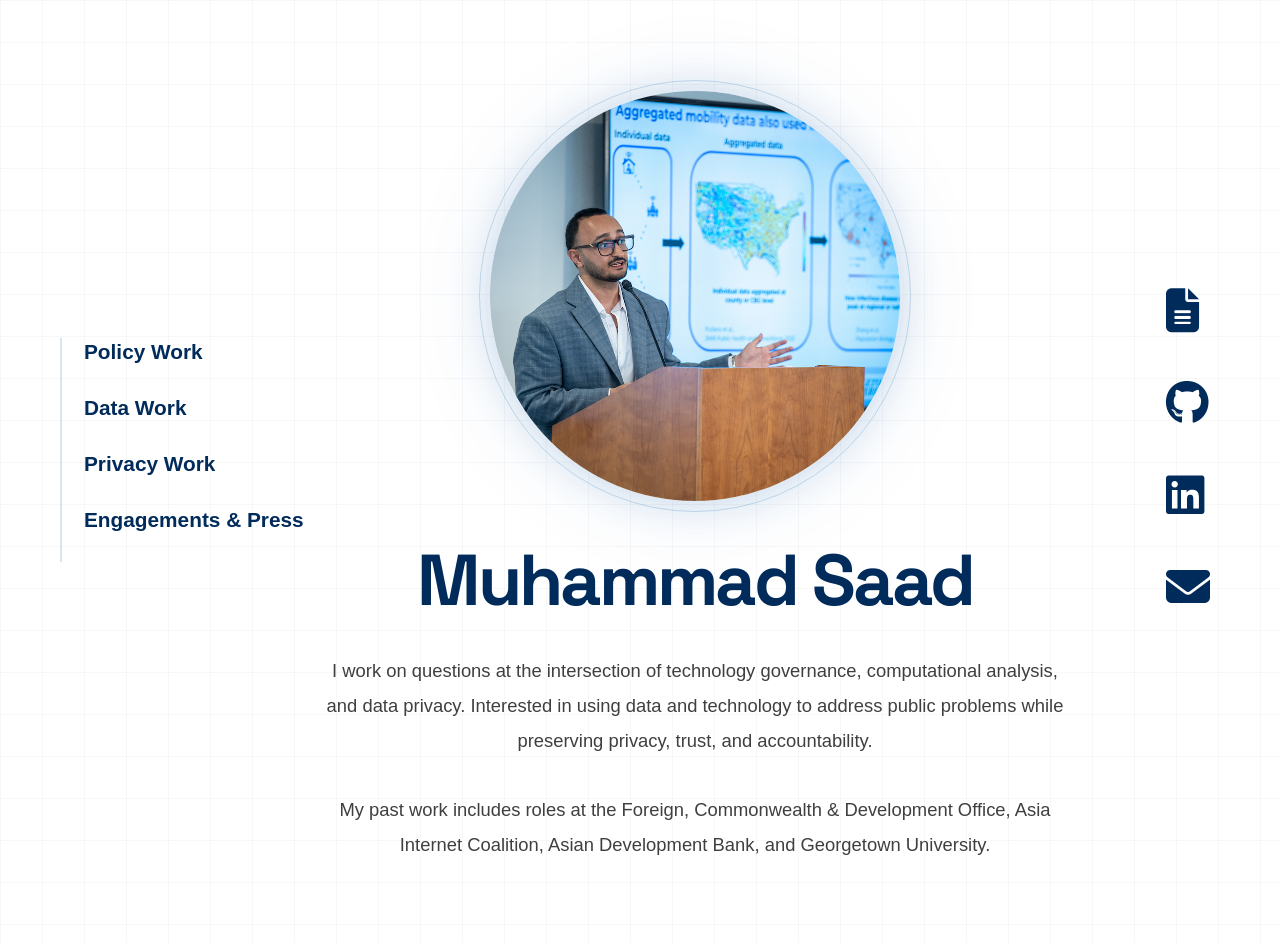
==== index.html @ a14fbf42 "Update index.html" ====
<!DOCTYPE html>
<html lang="en">

<head>
  <meta charset="UTF-8">
  <meta name="viewport"
        content="width=device-width, initial-scale=1.0">

  <title>Muhammad Saad</title>

  <link href="https://fonts.googleapis.com/css2?family=Space+Grotesk:wght@400;500;600;700&family=IBM+Plex+Mono:wght@400;500;600&family=Azeret+Mono:wght@300;400;500&display=swap"
      rel="stylesheet">

  <link rel="stylesheet"
        href="style.css">

  <link rel="stylesheet"
        href="https://cdnjs.cloudflare.com/ajax/libs/font-awesome/6.5.2/css/all.min.css">
</head>

<body>

  <nav class="navbar">
    <a href="policy-portfolio.html">Policy Work</a>
    <a href="data-portfolio.html">Data Work</a>
    <a href="privacy-portfolio.html">Privacy Work</a>
    <a href="engagement-press.html">Engagements & Press</a>
  </nav>

  <main class="home">

    <section class="content-column">

      <div class="photo-frame">
        <img src="profile.jpg"
             alt="Muhammad Saad"
             class="profile-photo">
      </div>

      <h1 class="name">
        Muhammad Saad
      </h1>

      <p class="intro">
        I work on questions at the intersection of technology governance,
        computational analysis, and data privacy. Interested in using data
        and technology to address public problems while preserving
        privacy, trust, and accountability.
      </p>

      <p class="intro intro-secondary">
        My past work includes roles at the Foreign, Commonwealth &
        Development Office, Asia Internet Coalition, Asian Development
        Bank, and Georgetown University.
      </p>

    </section>

    <aside class="home-links">

      <a href="Muhammad_Saad_CV.pdf"
         target="_blank"
         title="Curriculum Vitae">
        <i class="fa-solid fa-file-lines"></i>
      </a>

      <a href="https://github.com/MuhammadSaad0554"
         target="_blank"
         title="GitHub">
        <i class="fa-brands fa-github"></i>
      </a>

      <a href="https://www.linkedin.com/in/muhammad-saad-pp/"
         target="_blank"
         title="LinkedIn">
        <i class="fa-brands fa-linkedin"></i>
      </a>

      <a href="mailto:ms4689@georgetown.edu"
         title="Email">
        <i class="fa-solid fa-envelope"></i>
      </a>

    </aside>

  </main>

</body>

</html>
---- style.css ----
/* ---------- GENERAL ---------- */

body {
    margin: 0;
    padding: 0;

    background:
        linear-gradient(rgba(0, 43, 91, 0.035) 1px, transparent 1px),
        linear-gradient(90deg, rgba(0, 43, 91, 0.035) 1px, transparent 1px),
        #ffffff;
    background-size: 42px 42px;

    color: #222222;
    font-family: "IBM Plex Sans", sans-serif;
}

/* ---------- LEFT MENU ---------- */

.navbar {
    position: fixed;
    left: 60px;
    top: 50%;
    transform: translateY(-50%);

    display: flex;
    flex-direction: column;
    align-items: flex-start;

    border-left: 2px solid rgba(0, 86, 166, 0.15);
    padding-left: 22px;

    z-index: 1000;
}

.navbar a {
    position: relative;

    text-decoration: none;
    color: #002B5B;

    font-size: 1.3rem;
    font-weight: 600;
    line-height: 1.35;

    margin-bottom: 28px;

    transition:
        color 0.25s ease,
        transform 0.25s ease;
}

.navbar a::after {
    content: "";

    position: absolute;
    left: 0;
    bottom: -6px;

    width: 0;
    height: 3px;

    background-color: #0056A6;
    border-radius: 999px;

    transition: width 0.25s ease;
}

.navbar a:hover {
    color: #0056A6;
    transform: translateX(4px);
}

.navbar a:hover::after {
    width: 100%;
}

/* ---------- HOME LAYOUT ---------- */

.home {
    min-height: 100vh;

    margin-left: 260px;

    display: grid;
    grid-template-columns: 1fr 120px;
    align-items: center;

    padding: 60px 70px 60px 40px;

    box-sizing: border-box;
}

/* ---------- CENTER CONTENT ---------- */

.content-column {
    justify-self: center;

    display: flex;
    flex-direction: column;
    align-items: center;

    text-align: center;

    max-width: 850px;

    padding: 20px;
}

/* ---------- PHOTO ---------- */

.photo-frame {
    padding: 10px;
    border-radius: 50%;
    border: 1px solid rgba(0, 86, 166, 0.18);
    margin-bottom: 22px;
}

.profile-photo {
    width: 410px;
    height: 410px;

    border-radius: 50%;
    object-fit: cover;

    display: block;

    box-shadow:
        0 0 40px rgba(0, 86, 166, 0.18),
        0 0 90px rgba(0, 86, 166, 0.10);
}

/* ---------- TEXT ---------- */

.name {
    font-family: "Space Grotesk", sans-serif;

    color: #002B5B;

    font-size: 4.5rem;
    font-weight: 700;

    letter-spacing: -0.04em;

    margin: 0 0 28px 0;
}

.intro {
    max-width: 740px;

    font-size: 1.15rem;
    line-height: 1.9;

    color: #3f3f3f;

    margin: 0;
}

.intro-secondary {
    margin-top: 34px;
}

/* ---------- RIGHT ICONS ---------- */

.home-links {
    position: fixed;

    right: 70px;
    top: 50%;
    transform: translateY(-50%);

    display: flex;
    flex-direction: column;
    justify-content: center;

    gap: 42px;

    z-index: 1000;
}

.home-links a {
    color: #002B5B;
    font-size: 2.75rem;
    text-decoration: none;

    transition:
        color 0.25s ease,
        transform 0.25s ease;
}

.home-links a:hover {
    color: #0056A6;
    transform: translateX(5px);
}

/* ---------- PORTFOLIO PAGES ---------- */

.portfolio-page {
    min-height: 100vh;

    margin-left: 260px;

    padding: 90px;

    box-sizing: border-box;
}

.portfolio-header {
    max-width: 900px;
    margin-bottom: 55px;
}

.section-label {
    font-family: "IBM Plex Mono", monospace;

    color: #0056A6;

    font-size: 0.9rem;
    font-weight: 500;

    text-transform: uppercase;
    letter-spacing: 0.12em;

    margin-bottom: 12px;
}

.portfolio-header h1 {
    font-family: "IBM Plex Mono", monospace;

    color: #002B5B;

    font-size: 3.6rem;
    font-weight: 600;

    margin: 0 0 24px 0;
}

.portfolio-header p {
    max-width: 760px;

    font-size: 1.15rem;
    line-height: 1.85;

    color: #3f3f3f;
}

/* ---------- FEATURED PROJECT ---------- */

.featured-project {
    display: flex;
    align-items: flex-start;
    gap: 40px;

    max-width: 1100px;

    border-left: 5px solid #0056A6;

    margin-bottom: 35px;
}

.featured-project > a {
    flex: 0 0 260px;
}

.featured-content {
    flex: 1;
}

.featured-preview {
    width: 100%;
    height: auto;

    display: block;

    border-radius: 16px;

    border: 1px solid rgba(0, 43, 91, 0.12);

    box-shadow:
        0 12px 35px rgba(0, 43, 91, 0.08);

    transition:
        transform 0.25s ease,
        box-shadow 0.25s ease;
}

.featured-preview:hover {
    transform: scale(1.02);

    box-shadow:
        0 20px 45px rgba(0, 43, 91, 0.12);
}

/* ---------- PROJECT GALLERY ---------- */

.project-gallery {
    display: grid;
    grid-template-columns: repeat(2, minmax(0, 1fr));

    gap: 30px;

    max-width: 1100px;
}

/* ---------- PROJECT CARDS ---------- */

.project-card {
    background: #ffffff;

    border: 1px solid rgba(0, 43, 91, 0.12);
    border-radius: 24px;

    padding: 36px;

    box-shadow:
        0 12px 35px rgba(0, 43, 91, 0.05);

    transition:
        transform 0.25s ease,
        box-shadow 0.25s ease,
        border-color 0.25s ease;
}

.project-card:hover {
    transform: translateY(-5px);

    border-color: rgba(0, 86, 166, 0.25);

    box-shadow:
        0 18px 45px rgba(0, 43, 91, 0.09);
}

.project-meta {
    font-family: "IBM Plex Mono", monospace;

    color: #0056A6;

    font-size: 0.8rem;
    font-weight: 500;

    text-transform: uppercase;
    letter-spacing: 0.1em;

    margin-bottom: 14px;
}

.project-card h2 {
    color: #002B5B;

    font-size: 1.7rem;
    font-weight: 600;
    line-height: 1.3;

    margin: 0 0 16px 0;
}

.project-card p {
    color: #3f3f3f;

    font-size: 1.05rem;
    line-height: 1.8;

    margin: 0 0 24px 0;
}

/* ---------- PREVIEWS ---------- */

.poster-preview {
    width: 100%;
    height: auto;

    border-radius: 16px;

    margin-bottom: 24px;

    border: 1px solid rgba(0, 43, 91, 0.12);

    box-shadow:
        0 12px 35px rgba(0, 43, 91, 0.08);

    cursor: pointer;

    transition:
        transform 0.25s ease,
        box-shadow 0.25s ease;
}

.poster-preview:hover {
    transform: scale(1.02);

    box-shadow:
        0 20px 45px rgba(0, 43, 91, 0.12);
}

/* ---------- TAGS ---------- */

.project-tags {
    display: flex;
    flex-wrap: wrap;
    gap: 12px;

    margin-bottom: 28px;
}

.project-tags span {
    padding: 7px 14px;

    border-radius: 999px;

    border: 1px solid rgba(0, 86, 166, 0.18);

    background: rgba(0, 86, 166, 0.05);

    color: #002B5B;

    font-size: 0.88rem;
    font-weight: 500;
}

/* ---------- BUTTONS ---------- */

.project-links {
    display: flex;
    flex-wrap: wrap;
    gap: 14px;
}

.project-links a {
    text-decoration: none;

    color: white;
    background-color: #002B5B;

    padding: 10px 16px;

    border-radius: 999px;

    font-size: 0.92rem;
    font-weight: 500;

    transition:
        background-color 0.25s ease,
        transform 0.25s ease;
}

.project-links a:hover {
    background-color: #0056A6;
    transform: translateY(-2px);
}

/* ---------- MOBILE ---------- */

@media (max-width: 1000px) {

    body {
        background-size: 34px 34px;
    }

    .navbar {
        position: static;
        transform: none;

        flex-direction: row;
        justify-content: center;
        flex-wrap: wrap;

        border-left: none;
        padding: 25px 18px 0 18px;

        margin-bottom: 25px;
    }

    .navbar a {
        font-size: 1.05rem;
        margin: 10px 14px;
    }

    .home {
        margin-left: 0;

        display: flex;
        flex-direction: column;

        gap: 36px;

        padding: 25px 22px 55px 22px;
    }

    .content-column {
        max-width: 100%;
        padding: 20px;
    }

    .profile-photo {
        width: 250px;
        height: 250px;
    }

    .name {
        font-size: 2.65rem;
    }

    .intro {
        font-size: 1.04rem;
        line-height: 1.75;
    }

    .home-links {
        flex-direction: row;
        justify-content: center;
        gap: 34px;
    }

    .home-links a {
        font-size: 2.1rem;
    }

    .portfolio-page {
        margin-left: 0;
        padding: 40px 24px 60px 24px;
    }

    .portfolio-header h1 {
        font-size: 2.6rem;
    }

    .featured-project {
        flex-direction: column;
        gap: 24px;
    }

    .featured-project > a {
        flex: none;
        width: 100%;
        max-width: 260px;
    }

    .featured-preview {
        width: 100%;
    }

    .project-gallery {
        grid-template-columns: 1fr;
    }

    .project-card {
        padding: 28px 24px;
    }

    .project-card h2 {
        font-size: 1.45rem;
    }
}

/* ---------- ENGAGEMENTS & PRESS ---------- */

.engagement-gallery {
    display: grid;
    grid-template-columns: repeat(2, minmax(0, 1fr));
    gap: 30px;

    max-width: 1100px;
    margin-bottom: 70px;
}

.media-card {
    background: #ffffff;

    border: 1px solid rgba(0, 43, 91, 0.12);
    border-radius: 24px;

    overflow: hidden;

    box-shadow:
        0 12px 35px rgba(0, 43, 91, 0.05);

    transition:
        transform 0.25s ease,
        box-shadow 0.25s ease;
}

.media-card:hover {
    transform: translateY(-5px);

    box-shadow:
        0 18px 45px rgba(0, 43, 91, 0.09);
}

.media-image,
.media-video {
    width: 100%;
    height: 360px;

    object-fit: cover;
    object-position: center;

    display: block;
}

.media-caption {
    padding: 26px 28px 30px 28px;
}

.media-caption h2 {
    color: #002B5B;

    font-size: 1.35rem;
    font-weight: 600;
    line-height: 1.35;

    margin: 0 0 12px 0;
}

.media-caption p {
    color: #3f3f3f;

    font-size: 1rem;
    line-height: 1.7;

    margin: 0;
}

.press-section {
    max-width: 1100px;
}

.press-heading {
    font-family: "IBM Plex Mono", monospace;

    color: #002B5B;

    font-size: 2.4rem;
    font-weight: 600;

    margin: 0 0 28px 0;
}

.press-card {
    background: #ffffff;

    border: 1px solid rgba(0, 43, 91, 0.12);
    border-left: 5px solid #0056A6;
    border-radius: 20px;

    padding: 28px 32px;

    margin-bottom: 24px;

    box-shadow:
        0 12px 35px rgba(0, 43, 91, 0.05);
}

.press-card h2 {
    color: #002B5B;

    font-size: 1.45rem;
    font-weight: 600;
    line-height: 1.35;

    margin: 0 0 14px 0;
}

.press-card p {
    color: #3f3f3f;

    font-size: 1.03rem;
    line-height: 1.75;

    margin: 0 0 22px 0;
}

@media (max-width: 1000px) {

    .engagement-gallery {
        grid-template-columns: 1fr;
    }

    .media-image,
    .media-video {
        height: auto;
    }

    .press-heading {
        font-size: 2rem;
    }

    .press-card {
        padding: 24px;
    }
}
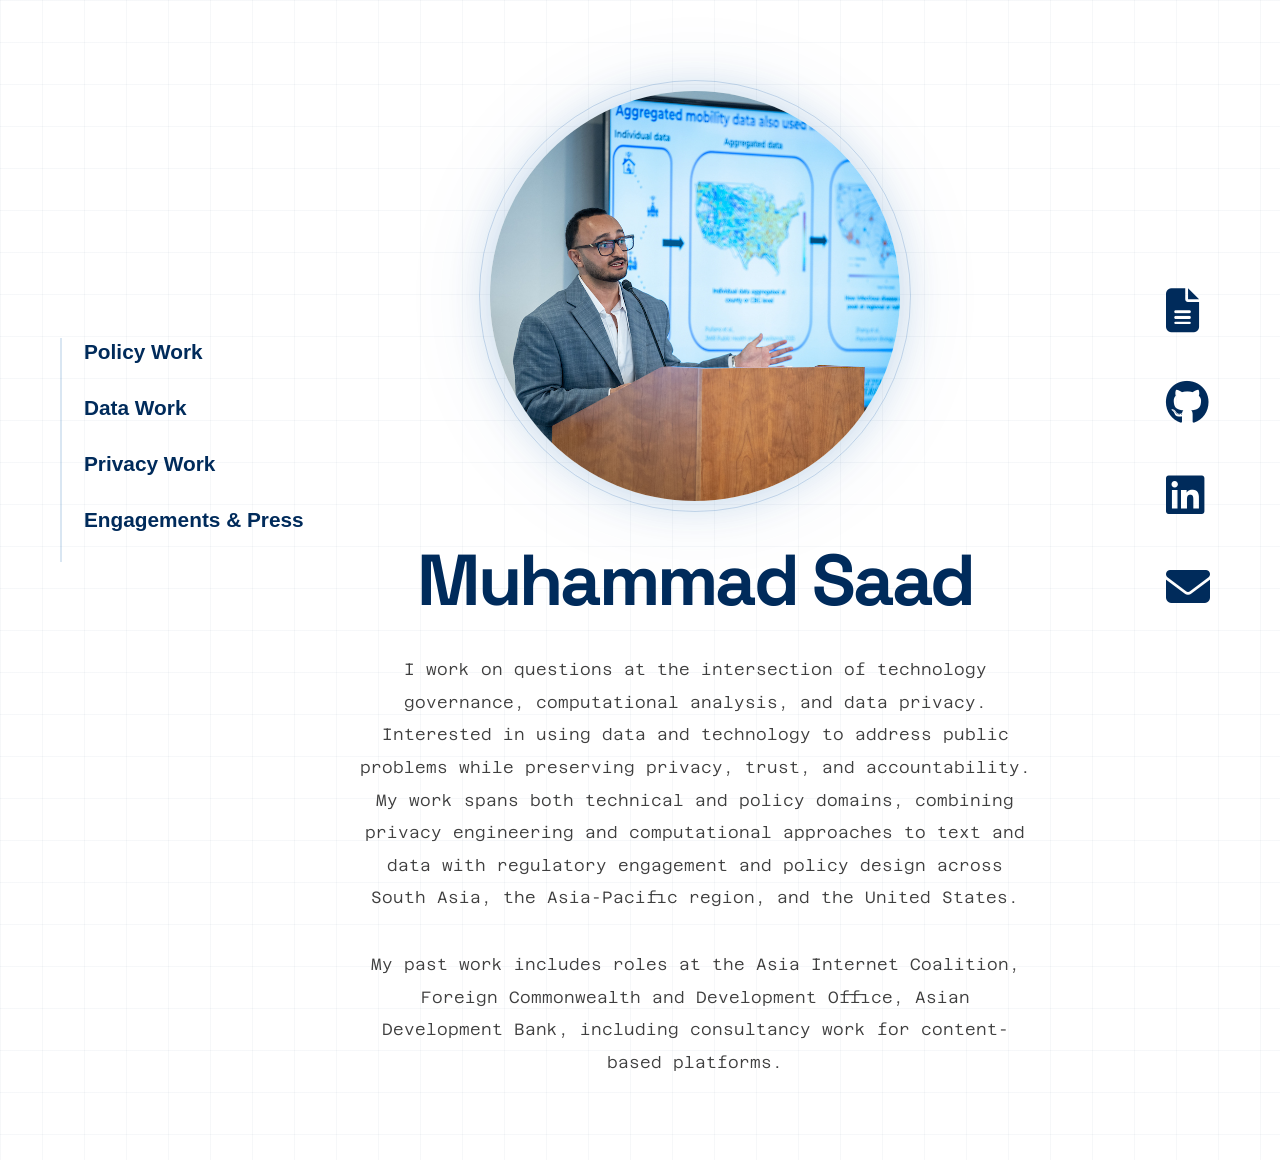
==== commit c4a5a99e: "Update index.html" ====
--- a/index.html
+++ b/index.html
@@ -46,12 +46,17 @@
         computational analysis, and data privacy. Interested in using data
         and technology to address public problems while preserving
         privacy, trust, and accountability.
+
+        My work spans both technical and policy domains, combining privacy 
+        engineering and computational approaches to text and data with regulatory 
+        engagement and policy design across South Asia, the Asia-Pacific region, 
+        and the United States.
       </p>
 
       <p class="intro intro-secondary">
-        My past work includes roles at the Foreign, Commonwealth &
-        Development Office, Asia Internet Coalition, Asian Development
-        Bank, and Georgetown University.
+        My past work includes roles at the Asia Internet Coalition, Foreign
+        Commonwealth and Development Office, Asian Development Bank, including 
+        consultancy work for content-based platforms.  
       </p>
 
     </section>
--- a/style.css
+++ b/style.css
@@ -145,10 +145,13 @@
 }
 
 .intro {
-    max-width: 740px;
-
-    font-size: 1.15rem;
-    line-height: 1.9;
+    max-width: 680px;
+
+    font-family: "Azeret Mono", monospace;
+
+    font-size: 1.02rem;
+    font-weight: 300;
+    line-height: 2;
 
     color: #3f3f3f;
 
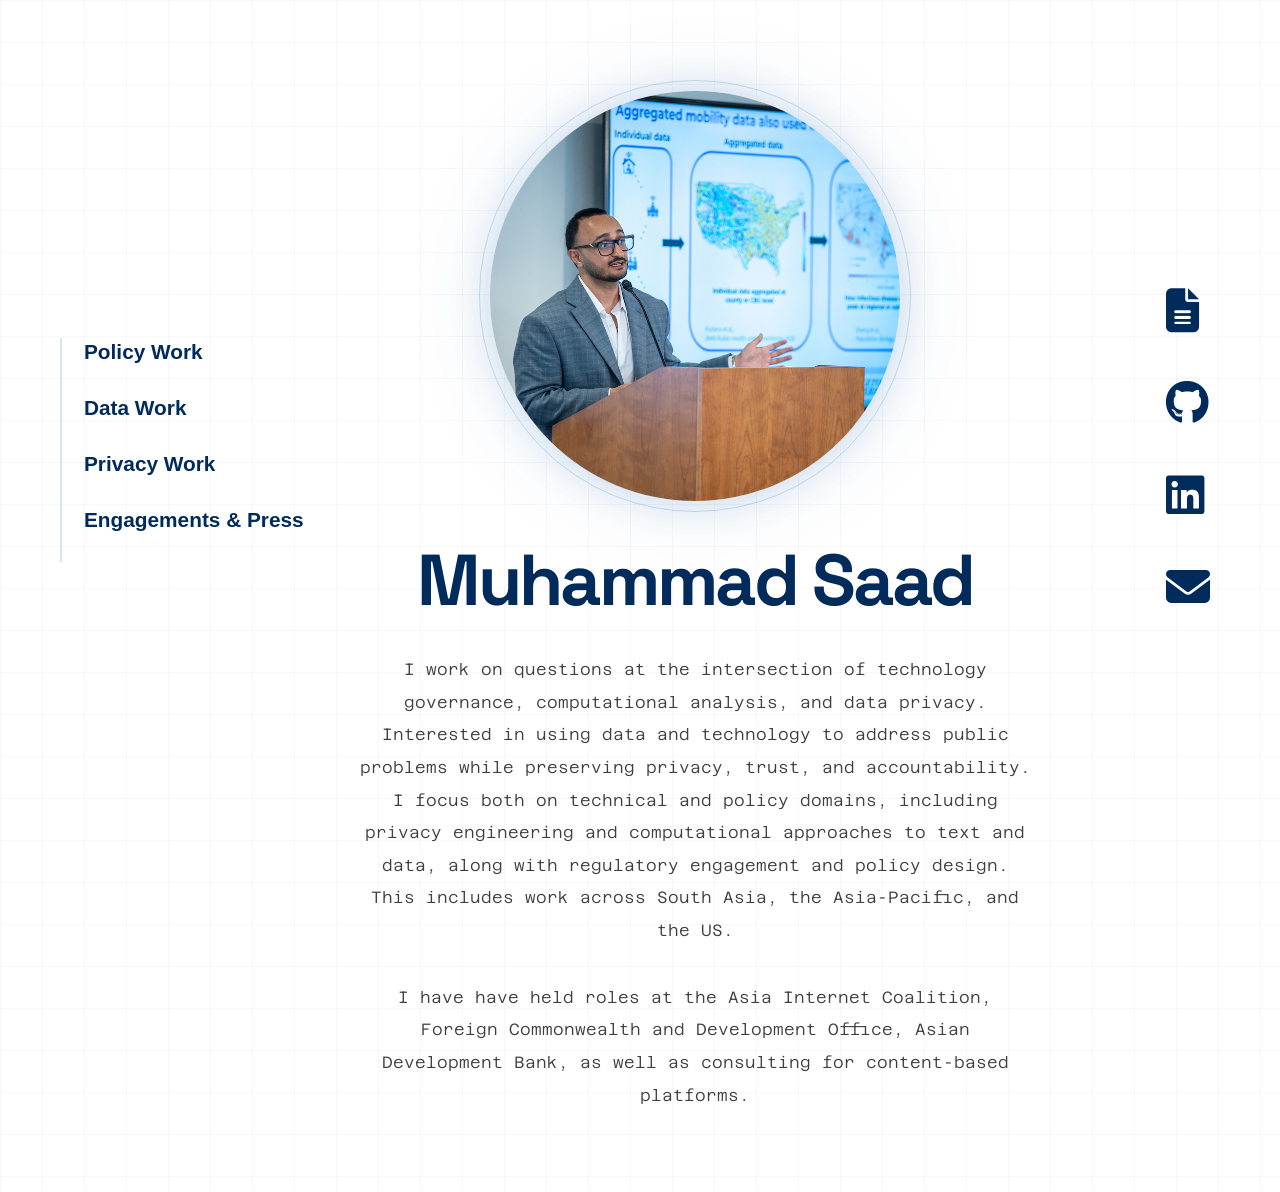
==== commit 36a4fc3d: "Update index.html" ====
--- a/index.html
+++ b/index.html
@@ -47,16 +47,16 @@
         and technology to address public problems while preserving
         privacy, trust, and accountability.
 
-        My work spans both technical and policy domains, combining privacy 
-        engineering and computational approaches to text and data with regulatory 
-        engagement and policy design across South Asia, the Asia-Pacific region, 
-        and the United States.
+        I focus both on technical and policy domains, including privacy 
+        engineering and computational approaches to text and data, along with regulatory 
+        engagement and policy design. This includes work across South Asia, the Asia-Pacific, 
+        and the US.
       </p>
 
       <p class="intro intro-secondary">
-        My past work includes roles at the Asia Internet Coalition, Foreign
-        Commonwealth and Development Office, Asian Development Bank, including 
-        consultancy work for content-based platforms.  
+        I have have held roles at the Asia Internet Coalition, Foreign
+        Commonwealth and Development Office, Asian Development Bank, as well as 
+        consulting for content-based platforms.  
       </p>
 
     </section>
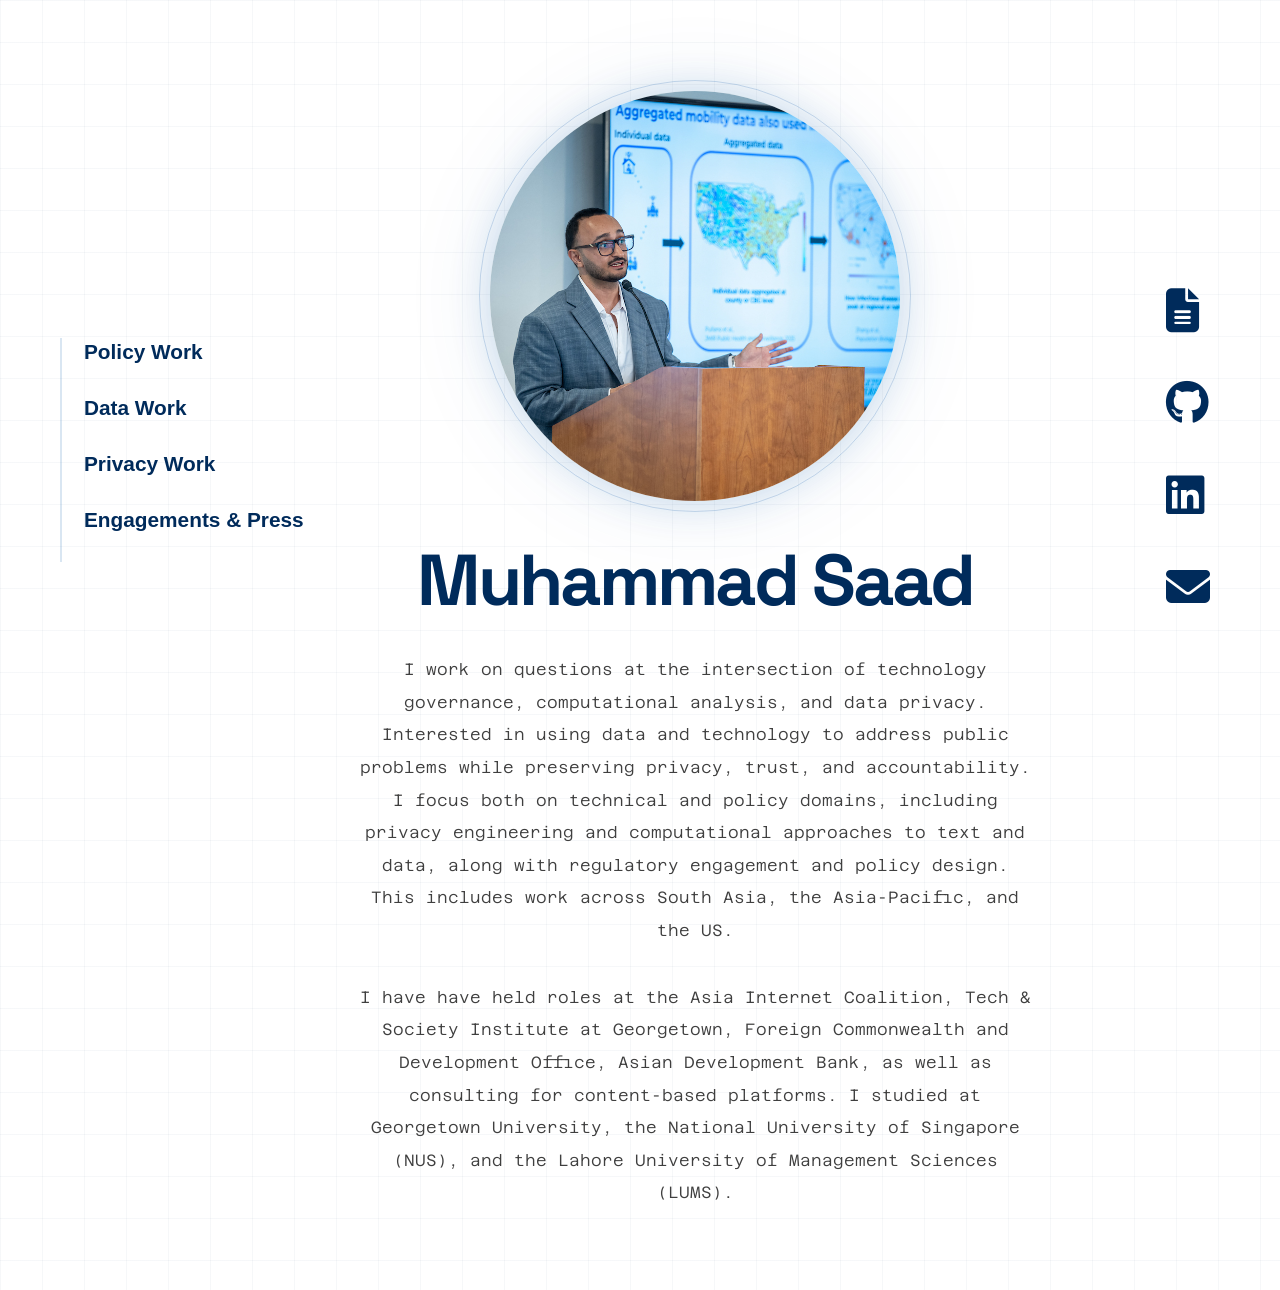
==== commit 275f8404: "Update index.html" ====
--- a/index.html
+++ b/index.html
@@ -6,7 +6,11 @@
   <meta name="viewport"
         content="width=device-width, initial-scale=1.0">
 
-  <title>Muhammad Saad</title>
+  <title>Saad</title>
+
+  <link rel="icon"
+      type="image/svg+xml"
+      href="./owl.svg">
 
   <link href="https://fonts.googleapis.com/css2?family=Space+Grotesk:wght@400;500;600;700&family=IBM+Plex+Mono:wght@400;500;600&family=Azeret+Mono:wght@300;400;500&display=swap"
       rel="stylesheet">
@@ -54,9 +58,11 @@
       </p>
 
       <p class="intro intro-secondary">
-        I have have held roles at the Asia Internet Coalition, Foreign
-        Commonwealth and Development Office, Asian Development Bank, as well as 
-        consulting for content-based platforms.  
+        I have have held roles at the Asia Internet Coalition, Tech & 
+        Society Institute at Georgetown, Foreign Commonwealth and Development Office, 
+        Asian Development Bank, as well as consulting for content-based platforms. 
+        I studied at Georgetown University, the National University of Singapore (NUS), and 
+        the Lahore University of Management Sciences (LUMS).
       </p>
 
     </section>
--- a/style.css
+++ b/style.css
@@ -270,7 +270,12 @@
 
 .featured-preview {
     width: 100%;
-    height: auto;
+    height: 210px;
+
+    object-fit: contain;
+    object-position: center;
+
+    background: #ffffff;
 
     display: block;
 
@@ -357,10 +362,13 @@
 }
 
 .project-card p {
+    font-family: "Azeret Mono", monospace;
+
     color: #3f3f3f;
 
-    font-size: 1.05rem;
-    line-height: 1.8;
+    font-size: 0.96rem;
+    font-weight: 300;
+    line-height: 1.95;
 
     margin: 0 0 24px 0;
 }
@@ -690,3 +698,204 @@
         padding: 24px;
     }
 }
+
+/* ---------- DEMOCRACY & GOVERNANCE RESEARCH ---------- */
+
+.reports-section {
+    max-width: 1100px;
+    margin-top: 75px;
+}
+
+.reports-card {
+    border-top: 4px solid rgba(0, 86, 166, 0.18);
+}
+
+.reports-heading {
+    font-family: "Space Grotesk", sans-serif;
+
+    color: #002B5B;
+
+    font-size: 2rem;
+    font-weight: 600;
+    line-height: 1.25;
+
+    margin: 0 0 18px 0;
+}
+
+.reports-description {
+    font-family: "Azeret Mono", monospace;
+
+    color: #3f3f3f;
+
+    font-size: 0.94rem;
+    font-weight: 300;
+    line-height: 1.85;
+
+    max-width: 850px;
+
+    margin: 0 0 40px 0;
+}
+
+.report-group {
+    margin-bottom: 38px;
+}
+
+.report-group:last-child {
+    margin-bottom: 0;
+}
+
+.report-group h3 {
+    font-family: "IBM Plex Mono", monospace;
+
+    color: #0056A6;
+
+    font-size: 0.95rem;
+    font-weight: 500;
+
+    text-transform: uppercase;
+    letter-spacing: 0.08em;
+
+    margin: 0 0 18px 0;
+}
+
+.report-links {
+    display: flex;
+    flex-wrap: wrap;
+    gap: 14px;
+}
+
+.report-pill {
+    display: inline-flex;
+    align-items: center;
+
+    padding: 12px 18px;
+
+    background: rgba(0, 86, 166, 0.05);
+    border: 1px solid rgba(0, 86, 166, 0.16);
+    border-radius: 999px;
+
+    font-family: "Azeret Mono", monospace;
+    font-size: 0.82rem;
+    font-weight: 300;
+    line-height: 1.5;
+
+    color: #002B5B;
+    text-decoration: none;
+
+    transition:
+        background-color 0.25s ease,
+        border-color 0.25s ease,
+        transform 0.25s ease,
+        box-shadow 0.25s ease;
+}
+
+.report-pill::before {
+    content: "📄";
+    margin-right: 10px;
+}
+
+.report-pill:hover {
+    background: rgba(0, 86, 166, 0.10);
+    border-color: rgba(0, 86, 166, 0.28);
+
+    transform: translateY(-2px);
+
+    box-shadow:
+        0 8px 22px rgba(0, 43, 91, 0.08);
+}
+
+/* ---------- ENGAGEMENTS & PRESS ---------- */
+
+.engagement-list {
+    max-width: 1100px;
+}
+
+.engagement-item {
+    display: grid;
+    grid-template-columns: 340px 1fr;
+    gap: 40px;
+
+    align-items: start;
+
+    padding: 55px 0;
+
+    border-top: 1px solid rgba(0, 43, 91, 0.12);
+}
+
+.engagement-item:last-child {
+    border-bottom: 1px solid rgba(0, 43, 91, 0.12);
+}
+
+.engagement-media img,
+.engagement-media video {
+    width: 100%;
+    display: block;
+
+    border-radius: 16px;
+
+    box-shadow:
+        0 12px 35px rgba(0, 43, 91, 0.08);
+}
+
+.engagement-copy h2 {
+    font-family: "Space Grotesk", sans-serif;
+
+    color: #002B5B;
+
+    font-size: 2rem;
+    font-weight: 600;
+    line-height: 1.2;
+
+    margin: 0 0 22px 0;
+}
+
+.engagement-copy p {
+    font-family: "Azeret Mono", monospace;
+
+    color: #3f3f3f;
+
+    font-size: 0.94rem;
+    font-weight: 300;
+    line-height: 1.9;
+
+    margin: 0 0 28px 0;
+}
+
+.engagement-links {
+    display: flex;
+    flex-wrap: wrap;
+    gap: 14px;
+}
+
+.engagement-links a {
+    text-decoration: none;
+
+    color: white;
+    background-color: #002B5B;
+
+    padding: 10px 16px;
+
+    border-radius: 999px;
+
+    font-size: 0.9rem;
+    font-weight: 500;
+
+    transition:
+        background-color 0.25s ease,
+        transform 0.25s ease;
+}
+
+.engagement-links a:hover {
+    background-color: #0056A6;
+    transform: translateY(-2px);
+}
+
+/* India-Pakistan section */
+
+.text-only {
+    display: block;
+}
+
+.wide {
+    max-width: 850px;
+}
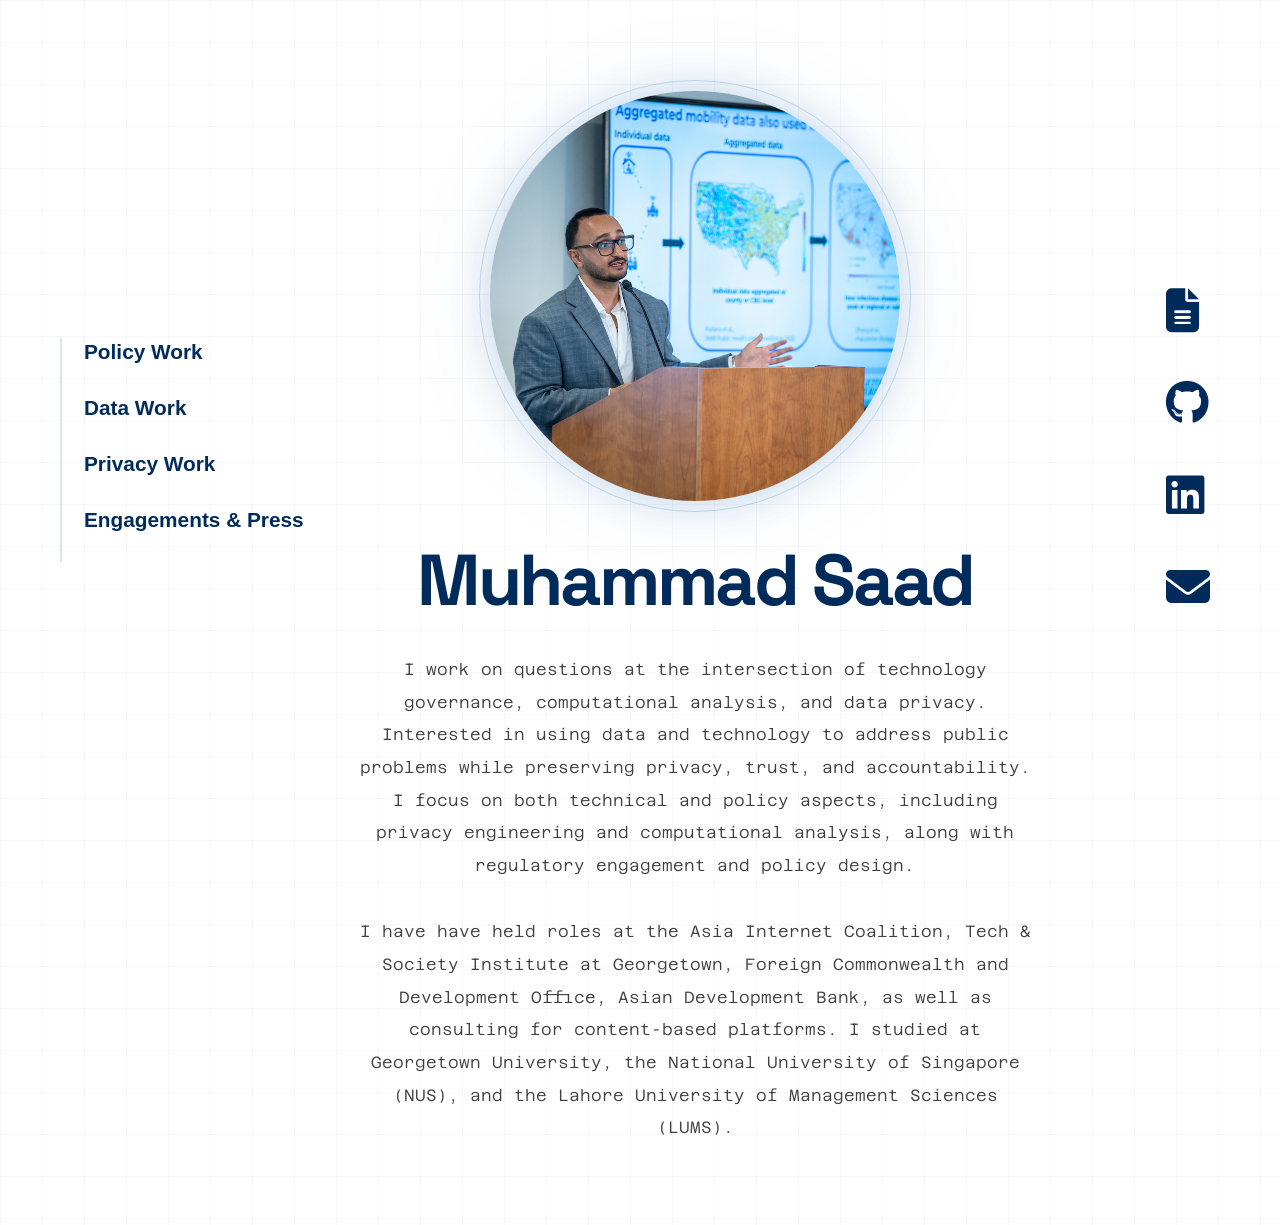
==== commit f22c5983: "Update index.html" ====
--- a/index.html
+++ b/index.html
@@ -51,10 +51,9 @@
         and technology to address public problems while preserving
         privacy, trust, and accountability.
 
-        I focus both on technical and policy domains, including privacy 
-        engineering and computational approaches to text and data, along with regulatory 
-        engagement and policy design. This includes work across South Asia, the Asia-Pacific, 
-        and the US.
+        I focus on both technical and policy aspects, including privacy 
+        engineering and computational analysis, along with regulatory 
+        engagement and policy design. 
       </p>
 
       <p class="intro intro-secondary">
--- a/style.css
+++ b/style.css
@@ -516,9 +516,22 @@
     }
 
     .home-links {
-        flex-direction: row;
-        justify-content: center;
+        position: relative !important;
+        top: auto !important;
+        right: auto !important;
+        left: auto !important;
+        bottom: auto !important;
+        transform: none !important;
+
+        display: flex !important;
+        flex-direction: row !important;
+        justify-content: center !important;
+        align-items: center !important;
+
         gap: 34px;
+        width: 100%;
+
+        margin: 20px 0 35px 0;
     }
 
     .home-links a {
@@ -564,138 +577,122 @@
 
 /* ---------- ENGAGEMENTS & PRESS ---------- */
 
-.engagement-gallery {
+.engagement-list {
+    max-width: 1100px;
+}
+
+.engagement-item {
     display: grid;
-    grid-template-columns: repeat(2, minmax(0, 1fr));
-    gap: 30px;
-
-    max-width: 1100px;
-    margin-bottom: 70px;
-}
-
-.media-card {
-    background: #ffffff;
-
-    border: 1px solid rgba(0, 43, 91, 0.12);
-    border-radius: 24px;
-
-    overflow: hidden;
+    grid-template-columns: 340px 1fr;
+    gap: 40px;
+
+    align-items: start;
+
+    padding: 55px 0;
+
+    border-top: 1px solid rgba(0, 43, 91, 0.12);
+}
+
+.engagement-item:last-child {
+    border-bottom: 1px solid rgba(0, 43, 91, 0.12);
+}
+
+.engagement-media img,
+.engagement-media video {
+    width: 100%;
+    display: block;
+
+    border-radius: 16px;
 
     box-shadow:
-        0 12px 35px rgba(0, 43, 91, 0.05);
+        0 12px 35px rgba(0, 43, 91, 0.08);
+}
+
+.engagement-copy h2 {
+    font-family: "Space Grotesk", sans-serif;
+
+    color: #002B5B;
+
+    font-size: 2rem;
+    font-weight: 600;
+    line-height: 1.2;
+
+    margin: 0 0 22px 0;
+}
+
+.engagement-copy p {
+    font-family: "Azeret Mono", monospace;
+
+    color: #3f3f3f;
+
+    font-size: 0.94rem;
+    font-weight: 300;
+    line-height: 1.9;
+
+    margin: 0 0 28px 0;
+}
+
+.engagement-links {
+    display: flex;
+    flex-wrap: wrap;
+    gap: 14px;
+}
+
+.engagement-links a {
+    text-decoration: none;
+
+    color: white;
+    background-color: #002B5B;
+
+    padding: 10px 16px;
+
+    border-radius: 999px;
+
+    font-size: 0.9rem;
+    font-weight: 500;
 
     transition:
-        transform 0.25s ease,
-        box-shadow 0.25s ease;
-}
-
-.media-card:hover {
-    transform: translateY(-5px);
-
-    box-shadow:
-        0 18px 45px rgba(0, 43, 91, 0.09);
-}
-
-.media-image,
-.media-video {
-    width: 100%;
-    height: 360px;
-
-    object-fit: cover;
-    object-position: center;
-
+        background-color 0.25s ease,
+        transform 0.25s ease;
+}
+
+.engagement-links a:hover {
+    background-color: #0056A6;
+    transform: translateY(-2px);
+}
+
+.text-only {
     display: block;
 }
 
-.media-caption {
-    padding: 26px 28px 30px 28px;
-}
-
-.media-caption h2 {
-    color: #002B5B;
-
-    font-size: 1.35rem;
-    font-weight: 600;
-    line-height: 1.35;
-
-    margin: 0 0 12px 0;
-}
-
-.media-caption p {
-    color: #3f3f3f;
-
-    font-size: 1rem;
-    line-height: 1.7;
-
-    margin: 0;
-}
-
-.press-section {
-    max-width: 1100px;
-}
-
-.press-heading {
-    font-family: "IBM Plex Mono", monospace;
-
-    color: #002B5B;
-
-    font-size: 2.4rem;
-    font-weight: 600;
-
-    margin: 0 0 28px 0;
-}
-
-.press-card {
-    background: #ffffff;
-
-    border: 1px solid rgba(0, 43, 91, 0.12);
-    border-left: 5px solid #0056A6;
-    border-radius: 20px;
-
-    padding: 28px 32px;
-
-    margin-bottom: 24px;
-
-    box-shadow:
-        0 12px 35px rgba(0, 43, 91, 0.05);
-}
-
-.press-card h2 {
-    color: #002B5B;
-
-    font-size: 1.45rem;
-    font-weight: 600;
-    line-height: 1.35;
-
-    margin: 0 0 14px 0;
-}
-
-.press-card p {
-    color: #3f3f3f;
-
-    font-size: 1.03rem;
-    line-height: 1.75;
-
-    margin: 0 0 22px 0;
-}
+.wide {
+    max-width: 850px;
+}
+
+/* ---------- ENGAGEMENTS & PRESS MOBILE ---------- */
 
 @media (max-width: 1000px) {
 
-    .engagement-gallery {
+    .engagement-item {
         grid-template-columns: 1fr;
-    }
-
-    .media-image,
-    .media-video {
+        gap: 24px;
+
+        padding: 42px 0;
+    }
+
+    .engagement-media img,
+    .engagement-media video {
+        width: 100%;
         height: auto;
     }
 
-    .press-heading {
-        font-size: 2rem;
-    }
-
-    .press-card {
-        padding: 24px;
+    .engagement-copy h2 {
+        font-size: 1.55rem;
+    }
+
+    .engagement-copy p {
+        font-size: 0.9rem;
+        line-height: 1.8;
     }
 }
 
@@ -803,99 +800,3 @@
     box-shadow:
         0 8px 22px rgba(0, 43, 91, 0.08);
 }
-
-/* ---------- ENGAGEMENTS & PRESS ---------- */
-
-.engagement-list {
-    max-width: 1100px;
-}
-
-.engagement-item {
-    display: grid;
-    grid-template-columns: 340px 1fr;
-    gap: 40px;
-
-    align-items: start;
-
-    padding: 55px 0;
-
-    border-top: 1px solid rgba(0, 43, 91, 0.12);
-}
-
-.engagement-item:last-child {
-    border-bottom: 1px solid rgba(0, 43, 91, 0.12);
-}
-
-.engagement-media img,
-.engagement-media video {
-    width: 100%;
-    display: block;
-
-    border-radius: 16px;
-
-    box-shadow:
-        0 12px 35px rgba(0, 43, 91, 0.08);
-}
-
-.engagement-copy h2 {
-    font-family: "Space Grotesk", sans-serif;
-
-    color: #002B5B;
-
-    font-size: 2rem;
-    font-weight: 600;
-    line-height: 1.2;
-
-    margin: 0 0 22px 0;
-}
-
-.engagement-copy p {
-    font-family: "Azeret Mono", monospace;
-
-    color: #3f3f3f;
-
-    font-size: 0.94rem;
-    font-weight: 300;
-    line-height: 1.9;
-
-    margin: 0 0 28px 0;
-}
-
-.engagement-links {
-    display: flex;
-    flex-wrap: wrap;
-    gap: 14px;
-}
-
-.engagement-links a {
-    text-decoration: none;
-
-    color: white;
-    background-color: #002B5B;
-
-    padding: 10px 16px;
-
-    border-radius: 999px;
-
-    font-size: 0.9rem;
-    font-weight: 500;
-
-    transition:
-        background-color 0.25s ease,
-        transform 0.25s ease;
-}
-
-.engagement-links a:hover {
-    background-color: #0056A6;
-    transform: translateY(-2px);
-}
-
-/* India-Pakistan section */
-
-.text-only {
-    display: block;
-}
-
-.wide {
-    max-width: 850px;
-}
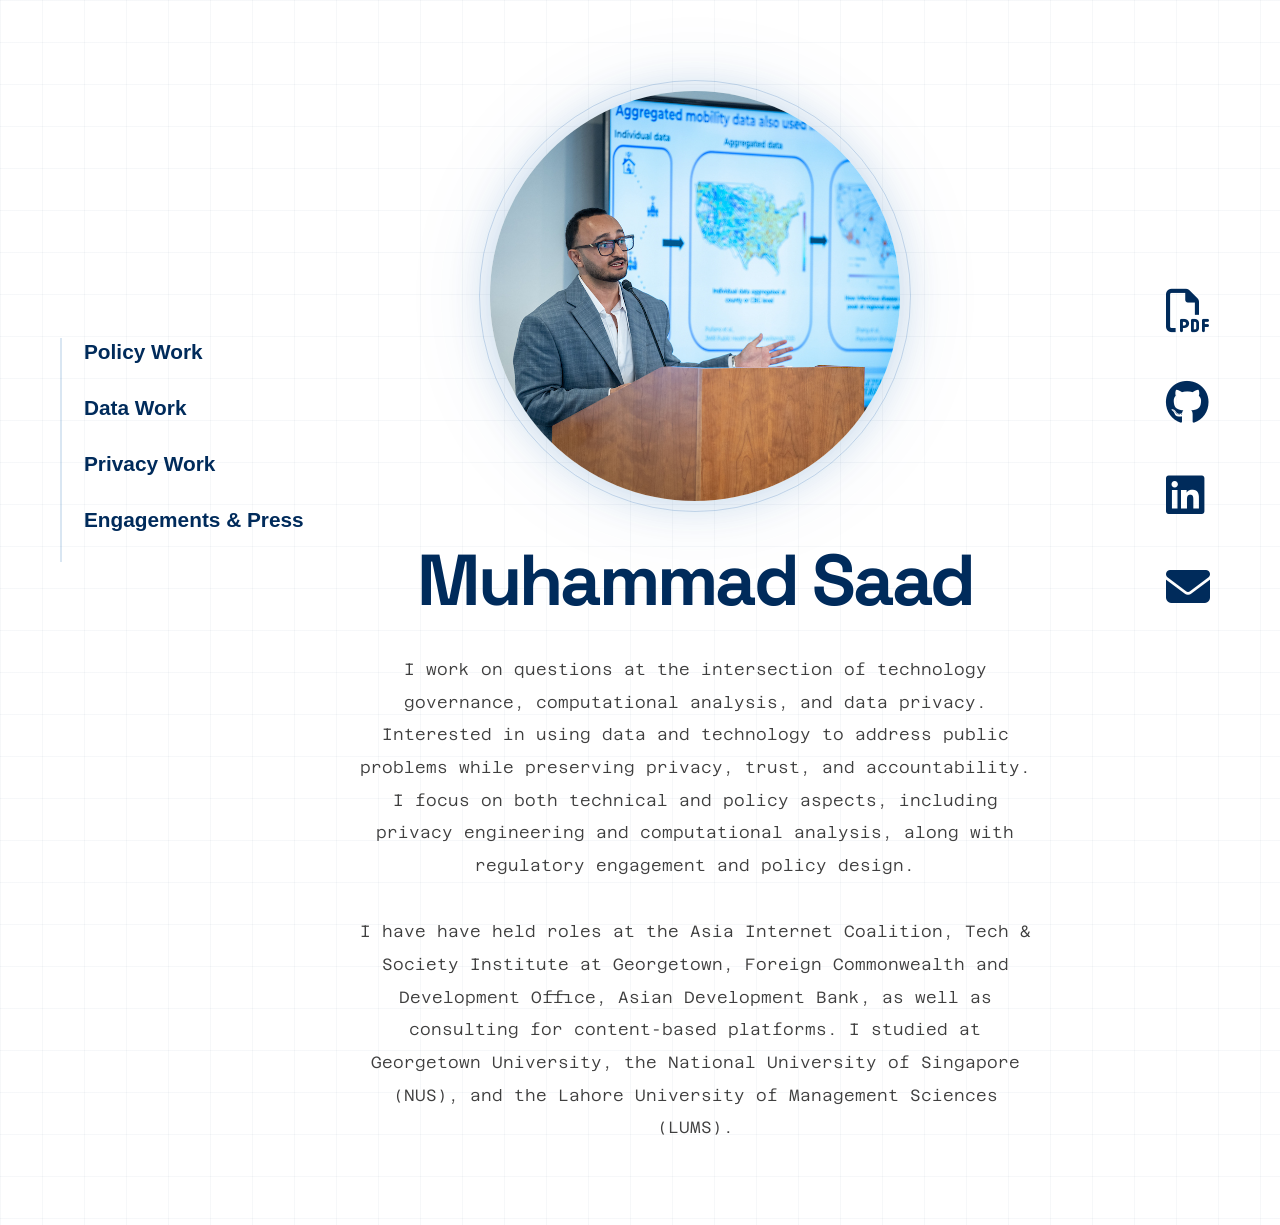
==== commit e885ccc7: "Update index.html" ====
--- a/index.html
+++ b/index.html
@@ -68,10 +68,10 @@
 
     <aside class="home-links">
 
-      <a href="Muhammad_Saad_CV.pdf"
-         target="_blank"
-         title="Curriculum Vitae">
-        <i class="fa-solid fa-file-lines"></i>
+      <a href="./assets/resume/Muhammad_Saad_Resume.pdf"
+        target="_blank"
+        title="Resume">
+        <i class="fa-regular fa-file-pdf"></i>
       </a>
 
       <a href="https://github.com/MuhammadSaad0554"
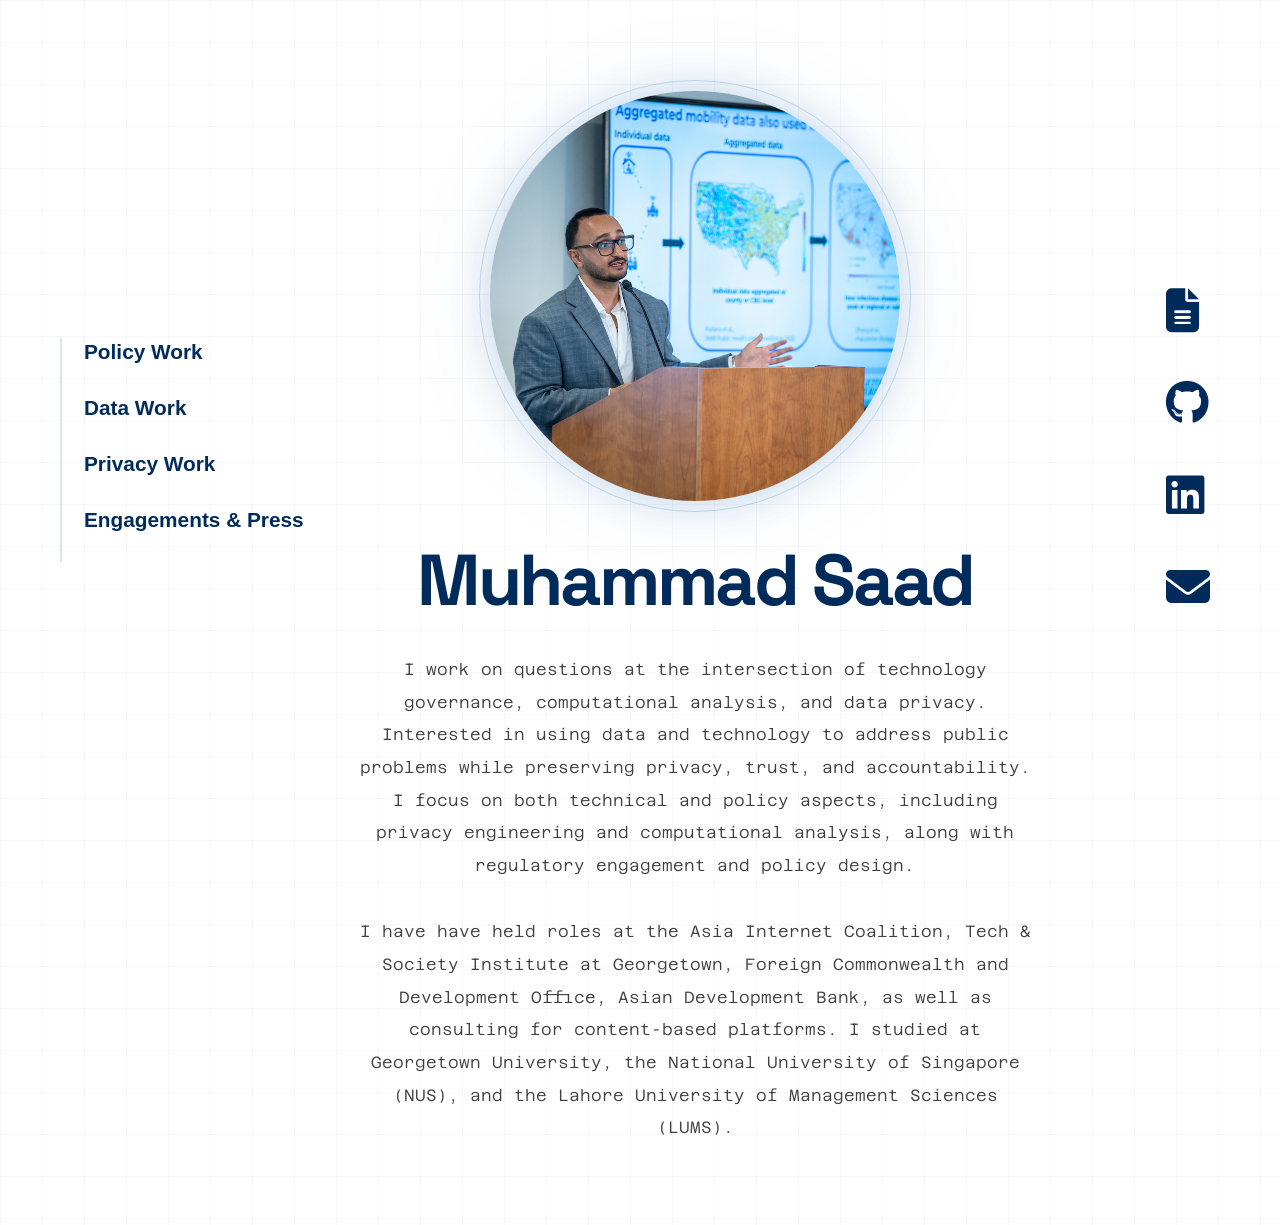
==== commit 61b58fe5: "Update index.html" ====
--- a/index.html
+++ b/index.html
@@ -71,7 +71,7 @@
       <a href="./assets/resume/Muhammad_Saad_Resume.pdf"
         target="_blank"
         title="Resume">
-        <i class="fa-regular fa-file-pdf"></i>
+        <i class="fa-solid fa-file-lines"></i>
       </a>
 
       <a href="https://github.com/MuhammadSaad0554"
